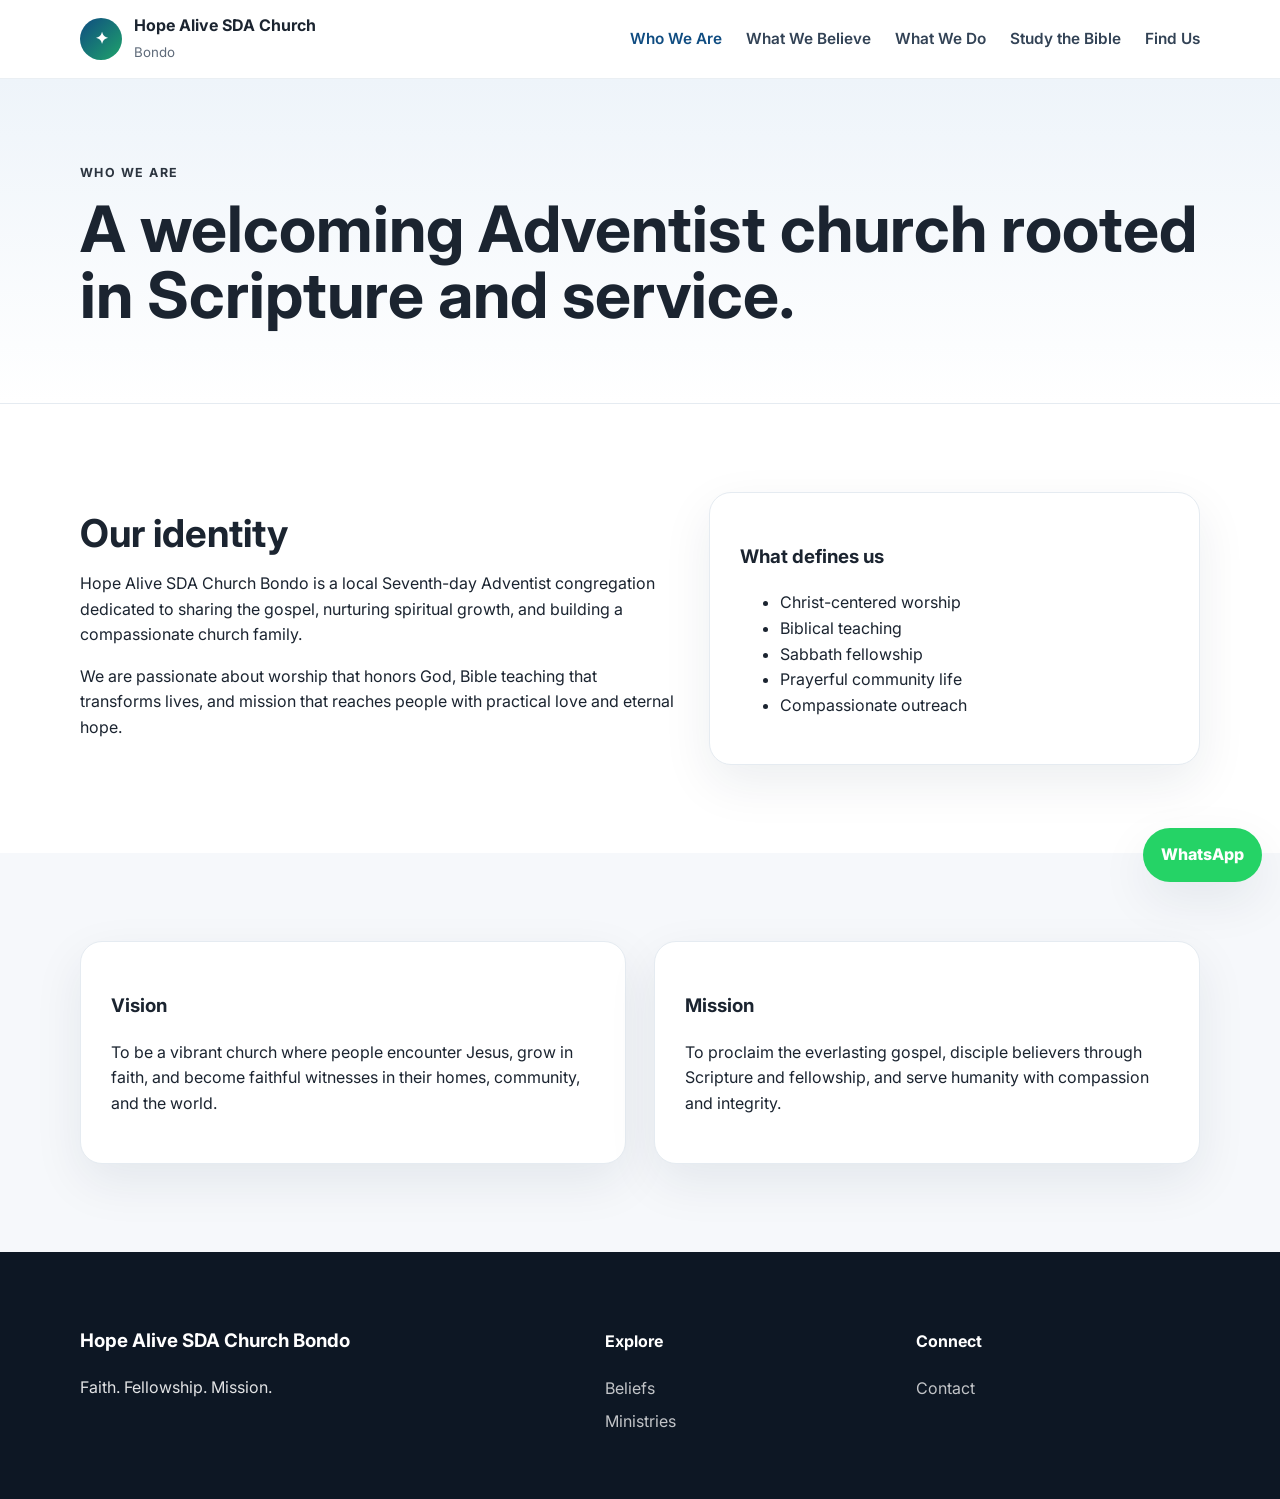
==== about.html @ 6b4771d4 "Add files via upload" ====
<!DOCTYPE html>
<html lang="en">
<head>
  <meta charset="UTF-8" />
  <meta name="viewport" content="width=device-width, initial-scale=1.0" />
  <title>Who We Are | Hope Alive SDA Church Bondo</title>
  <link rel="preconnect" href="https://fonts.googleapis.com">
  <link rel="preconnect" href="https://fonts.gstatic.com" crossorigin>
  <link href="https://fonts.googleapis.com/css2?family=Inter:wght@400;500;600;700;800&display=swap" rel="stylesheet">
  <link rel="stylesheet" href="assets/css/styles.css" />
</head>
<body>
  <header class="site-header inner-header">
    <div class="topbar container">
      <a class="brand" href="index.html"><span class="brand-mark">✦</span><div><strong>Hope Alive SDA Church</strong><small>Bondo</small></div></a>
      <nav class="main-nav" id="mainNav">
        <a href="about.html" class="active">Who We Are</a>
        <a href="beliefs.html">What We Believe</a>
        <a href="ministries.html">What We Do</a>
        <a href="sermons.html">Study the Bible</a>
        <a href="contact.html">Find Us</a>
      </nav>
      <button class="menu-btn" id="menuBtn">☰</button>
    </div>
  </header>
  <section class="page-hero small-hero">
    <div class="container reveal">
      <p class="eyebrow">Who We Are</p>
      <h1>A welcoming Adventist church rooted in Scripture and service.</h1>
    </div>
  </section>
  <section class="section">
    <div class="container split-grid">
      <div class="reveal">
        <h2>Our identity</h2>
        <p>Hope Alive SDA Church Bondo is a local Seventh-day Adventist congregation dedicated to sharing the gospel, nurturing spiritual growth, and building a compassionate church family.</p>
        <p>We are passionate about worship that honors God, Bible teaching that transforms lives, and mission that reaches people with practical love and eternal hope.</p>
      </div>
      <div class="info-panel reveal delay-1">
        <h3>What defines us</h3>
        <ul>
          <li>Christ-centered worship</li>
          <li>Biblical teaching</li>
          <li>Sabbath fellowship</li>
          <li>Prayerful community life</li>
          <li>Compassionate outreach</li>
        </ul>
      </div>
    </div>
  </section>
  <section class="section light-bg">
    <div class="container card-grid two">
      <article class="info-card reveal">
        <h3>Vision</h3>
        <p>To be a vibrant church where people encounter Jesus, grow in faith, and become faithful witnesses in their homes, community, and the world.</p>
      </article>
      <article class="info-card reveal delay-1">
        <h3>Mission</h3>
        <p>To proclaim the everlasting gospel, disciple believers through Scripture and fellowship, and serve humanity with compassion and integrity.</p>
      </article>
    </div>
  </section>
  <footer class="site-footer"><div class="container footer-grid"><div><h3>Hope Alive SDA Church Bondo</h3><p>Faith. Fellowship. Mission.</p></div><div><h4>Explore</h4><a href="beliefs.html">Beliefs</a><a href="ministries.html">Ministries</a></div><div><h4>Connect</h4><a href="contact.html">Contact</a></div></div></footer>
  <a class="whatsapp-float" href="https://wa.me/254700000000" target="_blank" rel="noopener">WhatsApp</a>
  <script src="assets/js/main.js"></script>
</body>
</html>
---- assets/css/styles.css ----
:root {
  --bg: #ffffff;
  --text: #1b2430;
  --muted: #5f6b7a;
  --line: #e5ebf1;
  --soft: #f6f8fb;
  --brand: #0f4c81;
  --brand-dark: #0a3558;
  --accent: #1fa36b;
  --shadow: 0 18px 50px rgba(17, 36, 59, 0.08);
  --radius: 22px;
}
* { box-sizing: border-box; }
html { scroll-behavior: smooth; }
body {
  margin: 0;
  font-family: 'Inter', sans-serif;
  color: var(--text);
  background: var(--bg);
  line-height: 1.6;
}
a { text-decoration: none; color: inherit; }
.container { width: min(1120px, calc(100% - 32px)); margin: 0 auto; }
.site-header {
  position: sticky; top: 0; z-index: 40;
  background: rgba(255,255,255,.92);
  backdrop-filter: blur(14px);
  border-bottom: 1px solid rgba(229,235,241,.8);
}
.topbar { display: flex; align-items: center; justify-content: space-between; min-height: 78px; gap: 24px; }
.brand { display: flex; align-items: center; gap: 12px; }
.brand strong { display: block; font-size: 1rem; }
.brand small { color: var(--muted); }
.brand-mark {
  width: 42px; height: 42px; border-radius: 50%;
  display: grid; place-items: center;
  background: linear-gradient(135deg, var(--brand), var(--accent));
  color: #fff; font-weight: 800;
}
.main-nav { display: flex; gap: 24px; align-items: center; }
.main-nav a { color: #324255; font-weight: 600; font-size: .96rem; }
.main-nav a.active, .main-nav a:hover { color: var(--brand); }
.menu-btn {
  display: none; border: 1px solid var(--line); background: #fff; border-radius: 12px;
  width: 46px; height: 46px; font-size: 1.1rem; cursor: pointer;
}
.hero {
  position: relative;
  min-height: 80vh;
  display: flex;
  align-items: center;
  background:
    linear-gradient(90deg, rgba(9,19,30,.72), rgba(9,19,30,.28)),
    radial-gradient(circle at top right, rgba(31,163,107,.35), transparent 32%),
    url('https://images.unsplash.com/photo-1519491050282-cf00c82424b4?auto=format&fit=crop&w=1600&q=80') center/cover;
  color: #fff;
}
.hero-grid, .split-grid, .footer-grid, .card-grid { display: grid; gap: 28px; }
.hero-grid { grid-template-columns: 1.35fr .8fr; align-items: center; padding: 90px 0; }
.eyebrow { text-transform: uppercase; letter-spacing: .12em; font-weight: 700; font-size: .78rem; opacity: .92; }
.hero h1, .page-hero h1 { font-size: clamp(2.4rem, 5vw, 4.5rem); line-height: 1.04; margin: 12px 0 18px; }
.hero h1 span { color: #ccecff; }
.hero-text { font-size: 1.08rem; max-width: 640px; color: rgba(255,255,255,.9); }
.hero-actions { display: flex; gap: 14px; flex-wrap: wrap; margin-top: 28px; }
.btn {
  display: inline-flex; align-items: center; justify-content: center;
  padding: 14px 22px; border-radius: 999px; font-weight: 700;
  transition: transform .25s ease, opacity .25s ease;
}
.btn:hover { transform: translateY(-2px); }
.btn-primary { background: #fff; color: var(--brand-dark); }
.btn-secondary { border: 1px solid rgba(255,255,255,.35); color: #fff; }
.hero-card { display: flex; justify-content: flex-end; }
.service-card, .info-card, .info-panel, .quote-card, .feature-box, .banner {
  border-radius: var(--radius);
  box-shadow: var(--shadow);
}
.service-card {
  background: rgba(255,255,255,.1);
  border: 1px solid rgba(255,255,255,.18);
  backdrop-filter: blur(14px);
  padding: 28px;
  width: min(100%, 360px);
}
.service-kicker { color: #dffaf0; text-transform: uppercase; letter-spacing: .14em; font-weight: 700; font-size: .75rem; }
.service-card ul { padding-left: 18px; }
.quick-links { margin-top: -56px; position: relative; z-index: 2; display: grid; grid-template-columns: repeat(3, 1fr); gap: 22px; }
.feature-box {
  background: #fff; padding: 28px; border: 1px solid var(--line);
  transition: transform .25s ease, box-shadow .25s ease;
}
.feature-box:hover, .info-card:hover { transform: translateY(-4px); }
.text-link { color: var(--brand); font-weight: 700; }
.section { padding: 88px 0; }
.light-bg { background: var(--soft); }
.section-head { max-width: 680px; margin-bottom: 28px; }
.section h2 { font-size: clamp(1.8rem, 3vw, 3rem); line-height: 1.15; margin: 10px 0 16px; }
.split-grid { grid-template-columns: 1.1fr .9fr; align-items: center; }
.quote-card, .info-panel, .info-card, .banner { background: #fff; padding: 30px; border: 1px solid var(--line); }
.quote-card p { font-size: 1.18rem; font-weight: 600; line-height: 1.5; }
.quote-card span { color: var(--muted); font-size: .95rem; }
.card-grid.two { grid-template-columns: repeat(2, 1fr); }
.card-grid.three { grid-template-columns: repeat(3, 1fr); }
.page-hero {
  background: linear-gradient(180deg, #eef4fa, #ffffff);
  border-bottom: 1px solid var(--line);
}
.small-hero { padding: 72px 0 56px; }
.banner-section { padding-top: 0; }
.banner {
  display: flex; align-items: center; justify-content: space-between; gap: 20px;
  background: linear-gradient(135deg, var(--brand-dark), var(--brand)); color: #fff; border: 0;
}
.site-footer { background: #0d1724; color: rgba(255,255,255,.88); padding: 56px 0; }
.footer-grid { grid-template-columns: 1.4fr .8fr .8fr; }
.site-footer h4, .site-footer h3 { color: #fff; }
.site-footer a { display: block; margin: 8px 0; color: rgba(255,255,255,.75); }
.whatsapp-float {
  position: fixed; right: 18px; bottom: 18px; z-index: 45;
  background: #25D366; color: #fff; font-weight: 800;
  padding: 14px 18px; border-radius: 999px; box-shadow: var(--shadow);
}
.reveal {
  opacity: 0; transform: translateY(24px); transition: opacity .7s ease, transform .7s ease;
}
.reveal.visible { opacity: 1; transform: translateY(0); }
.delay-1 { transition-delay: .12s; }
.delay-2 { transition-delay: .22s; }
@media (max-width: 900px) {
  .hero-grid, .split-grid, .footer-grid, .card-grid.two, .card-grid.three, .quick-links { grid-template-columns: 1fr; }
  .main-nav {
    position: absolute; top: 78px; left: 16px; right: 16px; display: none;
    flex-direction: column; background: #fff; padding: 18px; border-radius: 18px; border: 1px solid var(--line); box-shadow: var(--shadow);
  }
  .main-nav.show { display: flex; }
  .menu-btn { display: inline-grid; place-items: center; }
  .banner { align-items: flex-start; flex-direction: column; }
  .hero { min-height: auto; }
}
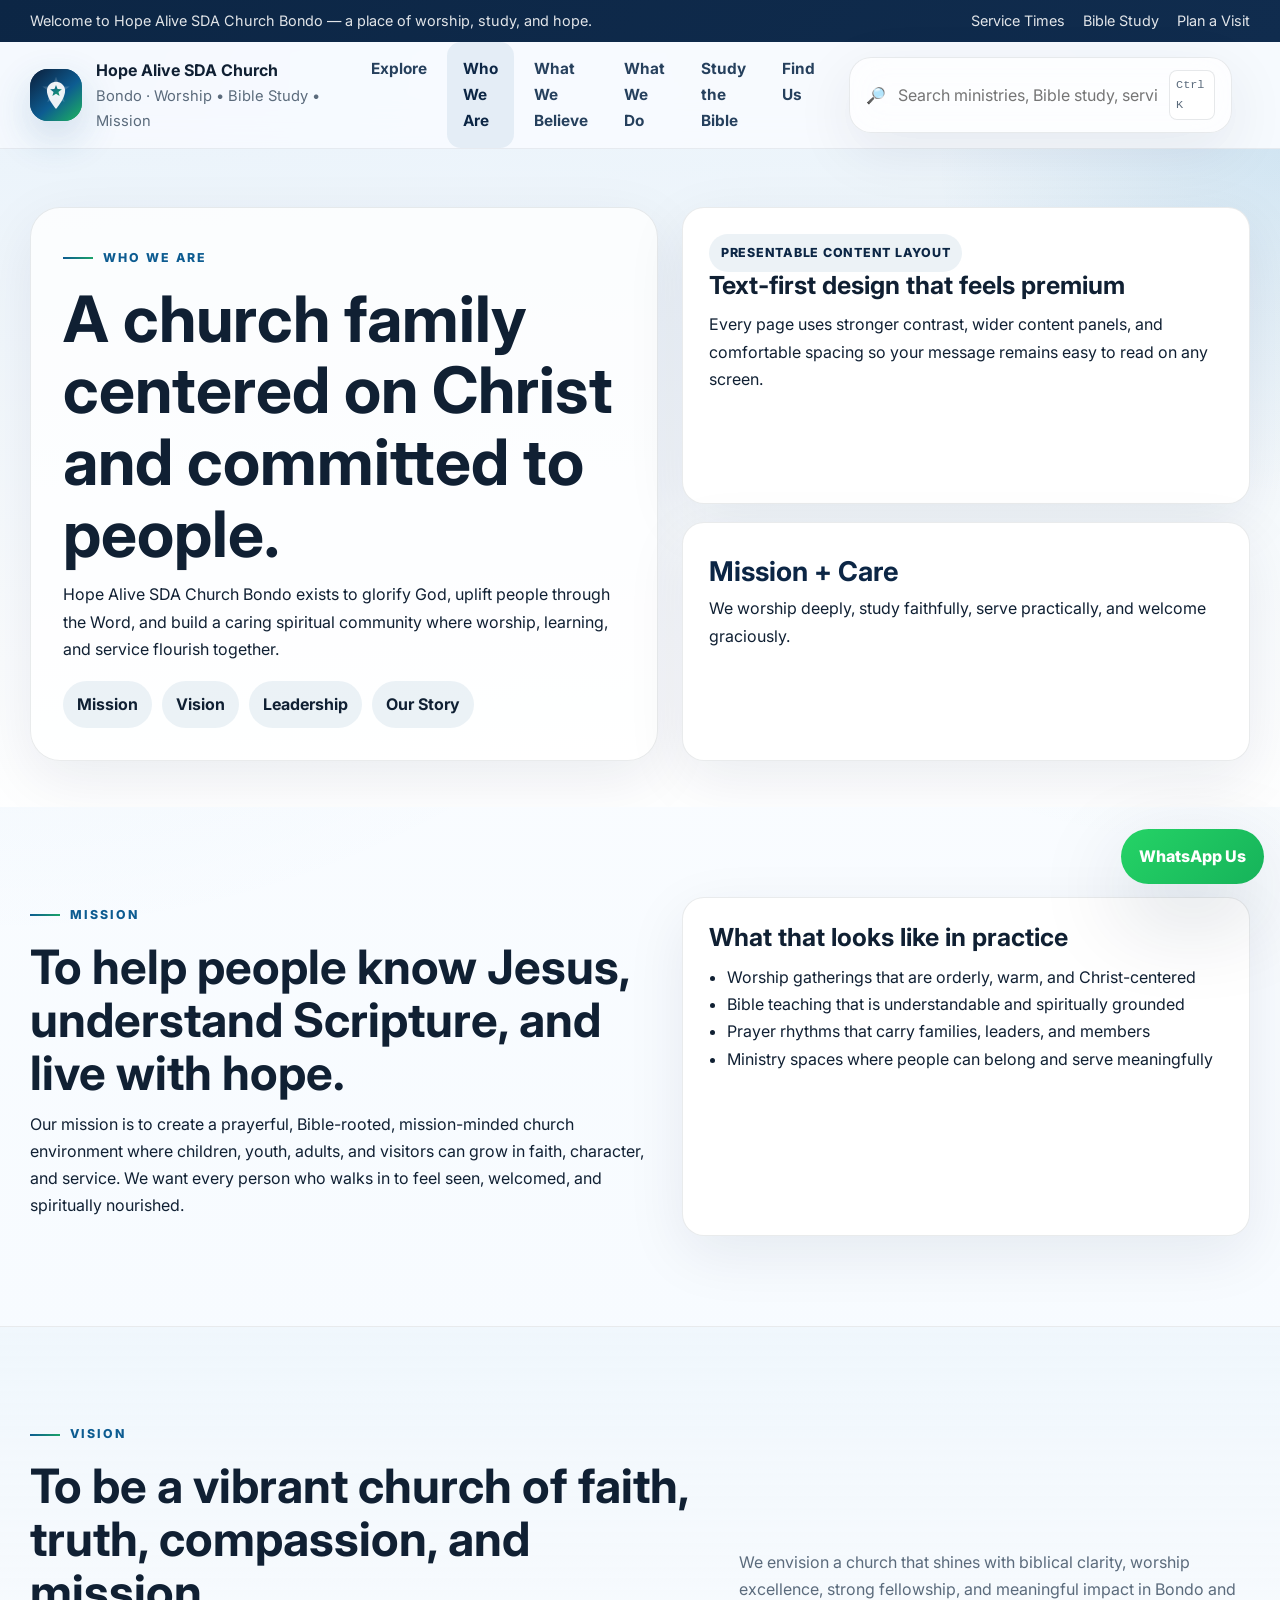
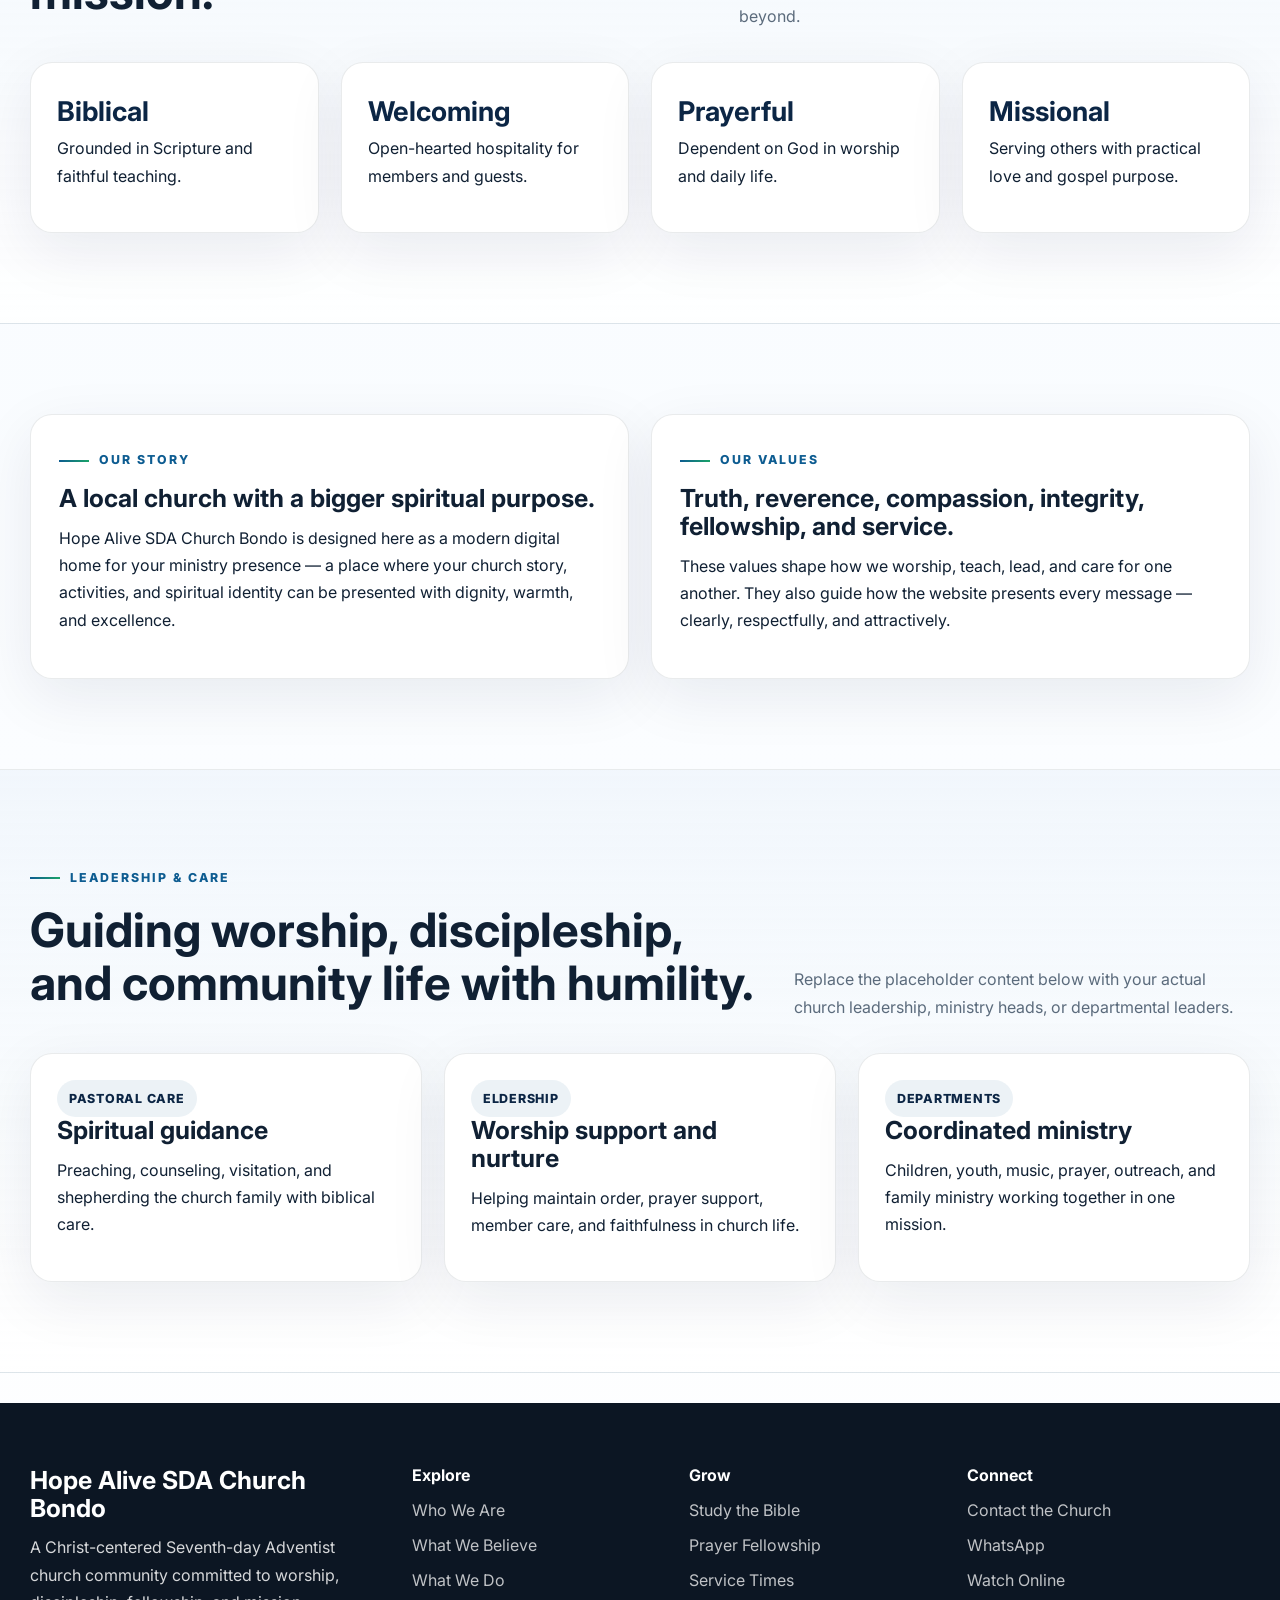
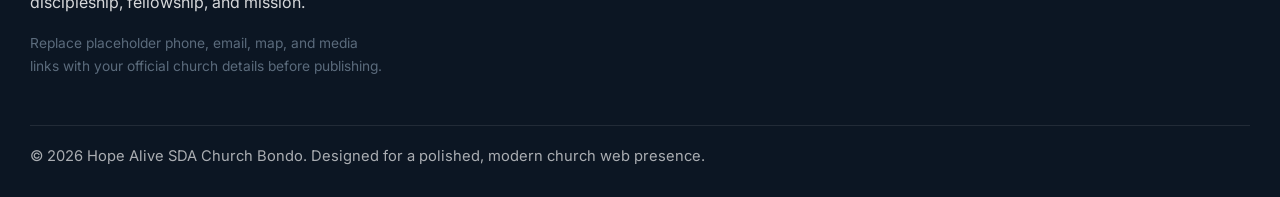
==== commit 027330a9: "Add files via upload" ====
--- a/about.html
+++ b/about.html
@@ -4,64 +4,263 @@
   <meta charset="UTF-8" />
   <meta name="viewport" content="width=device-width, initial-scale=1.0" />
   <title>Who We Are | Hope Alive SDA Church Bondo</title>
+  <meta name="description" content="Learn about Hope Alive SDA Church Bondo, our mission, vision, values, and the story behind our Christ-centered church community." />
   <link rel="preconnect" href="https://fonts.googleapis.com">
   <link rel="preconnect" href="https://fonts.gstatic.com" crossorigin>
-  <link href="https://fonts.googleapis.com/css2?family=Inter:wght@400;500;600;700;800&display=swap" rel="stylesheet">
+  <link href="https://fonts.googleapis.com/css2?family=Inter:wght@400;500;600;700;800;900&display=swap" rel="stylesheet">
   <link rel="stylesheet" href="assets/css/styles.css" />
 </head>
 <body>
-  <header class="site-header inner-header">
-    <div class="topbar container">
-      <a class="brand" href="index.html"><span class="brand-mark">✦</span><div><strong>Hope Alive SDA Church</strong><small>Bondo</small></div></a>
-      <nav class="main-nav" id="mainNav">
-        <a href="about.html" class="active">Who We Are</a>
-        <a href="beliefs.html">What We Believe</a>
-        <a href="ministries.html">What We Do</a>
-        <a href="sermons.html">Study the Bible</a>
-        <a href="contact.html">Find Us</a>
-      </nav>
-      <button class="menu-btn" id="menuBtn">☰</button>
-    </div>
-  </header>
-  <section class="page-hero small-hero">
-    <div class="container reveal">
-      <p class="eyebrow">Who We Are</p>
-      <h1>A welcoming Adventist church rooted in Scripture and service.</h1>
-    </div>
-  </section>
-  <section class="section">
-    <div class="container split-grid">
+
+<a class="skip-link" href="#mainContent">Skip to content</a>
+<header class="site-header">
+  <div class="top-strip">
+    <div class="container">
+      <div>Welcome to Hope Alive SDA Church Bondo — a place of worship, study, and hope.</div>
+      <div class="top-strip-links">
+        <a href="contact.html#times">Service Times</a>
+        <a href="sermons.html">Bible Study</a>
+        <a href="contact.html#visit">Plan a Visit</a>
+      </div>
+    </div>
+  </div>
+  <div class="container nav-shell">
+    <a class="brand" href="index.html" aria-label="Hope Alive SDA Church Bondo home">
+      <img src="assets/img/logo-mark.svg" alt="Hope Alive SDA Church Bondo logo" class="brand-mark" />
+      <div class="brand-copy">
+        <strong>Hope Alive SDA Church</strong>
+        <span>Bondo · Worship • Bible Study • Mission</span>
+      </div>
+    </a>
+
+    <nav class="main-nav" aria-label="Primary navigation">
+      <div class="nav-item has-mega ">
+        <a href="index.html">Explore</a>
+        <div class="mega-menu glass">
+          <div class="mega-menu-inner">
+            <div class="mega-feature">
+              <p class="eyebrow" style="color:#dfefff;">Welcome</p>
+              <h3>Find your way around the church website.</h3>
+              <p>Quick access to worship, beliefs, ministries, Bible study, and your next visit.</p>
+              <div class="btn-row" style="margin-top:18px;">
+                <a class="btn btn-secondary" href="contact.html#visit">Plan a Visit</a>
+                <a class="btn btn-secondary" href="sermons.html">Start Studying</a>
+              </div>
+            </div>
+            <div class="mega-column">
+              <h4>Who We Are</h4>
+              <a class="mega-link" href="about.html"><strong>Church Story</strong><small>Mission, vision, values, and identity.</small></a>
+              <a class="mega-link" href="about.html#leadership"><strong>Leadership & Care</strong><small>How we support worship and discipleship.</small></a>
+              <a class="mega-link" href="contact.html#times"><strong>Service Times</strong><small>Sabbath worship and fellowship flow.</small></a>
+            </div>
+            <div class="mega-column">
+              <h4>Grow in Faith</h4>
+              <a class="mega-link" href="beliefs.html"><strong>Core Beliefs</strong><small>Biblical teachings that guide our faith.</small></a>
+              <a class="mega-link" href="sermons.html#study-guides"><strong>Study Guides</strong><small>Simple pathways to read and understand Scripture.</small></a>
+              <a class="mega-link" href="ministries.html#prayer"><strong>Prayer Life</strong><small>Prayer-centered church rhythms and fellowship.</small></a>
+            </div>
+            <div class="mega-column">
+              <h4>Serve & Connect</h4>
+              <a class="mega-link" href="ministries.html"><strong>Ministries</strong><small>Children, youth, families, music, and outreach.</small></a>
+              <a class="mega-link" href="ministries.html#outreach"><strong>Community Mission</strong><small>Practical service with spiritual impact.</small></a>
+              <a class="mega-link" href="contact.html"><strong>Contact Us</strong><small>Phone, WhatsApp, email, and location details.</small></a>
+            </div>
+          </div>
+        </div>
+      </div>
+      <a class="nav-item active" href="about.html">Who We Are</a>
+      <a class="nav-item " href="beliefs.html">What We Believe</a>
+      <a class="nav-item " href="ministries.html">What We Do</a>
+      <a class="nav-item " href="sermons.html">Study the Bible</a>
+      <a class="nav-item " href="contact.html">Find Us</a>
+    </nav>
+
+    <label class="search-inline glass" aria-label="Search site">
+      <span>🔎</span>
+      <input id="desktopSearchInput" type="text" placeholder="Search ministries, Bible study, service times…" />
+      <kbd>Ctrl K</kbd>
+    </label>
+
+    <button class="search-toggle" id="searchToggle" aria-label="Open search">🔎</button>
+    <button class="menu-toggle" id="menuToggle" aria-label="Open menu">☰</button>
+  </div>
+</header>
+<div class="mobile-drawer" id="mobileDrawer" aria-hidden="true">
+  <div class="mobile-panel">
+    <div style="display:flex;align-items:center;justify-content:space-between;gap:12px;">
+      <div>
+        <strong>Menu</strong>
+        <div class="badge-note">Hope Alive SDA Church Bondo</div>
+      </div>
+      <button class="menu-toggle" id="closeDrawer" style="display:grid;">✕</button>
+    </div>
+    <div class="mobile-links">
+      <a href="index.html">Home</a>
+      <a href="about.html">Who We Are</a>
+      <a href="beliefs.html">What We Believe</a>
+      <a href="ministries.html">What We Do</a>
+      <a href="sermons.html">Study the Bible</a>
+      <a href="contact.html">Find Us</a>
+    </div>
+  </div>
+</div>
+<div class="search-modal" id="searchModal" aria-hidden="true">
+  <div class="search-modal-card">
+    <div style="display:flex;align-items:center;justify-content:space-between;gap:12px;margin-bottom:12px;">
+      <div>
+        <strong>Search the website</strong>
+        <div class="badge-note">Find pages, ministries, visit information, and study resources.</div>
+      </div>
+      <button class="menu-toggle" id="closeSearch" style="display:grid;">✕</button>
+    </div>
+    <label class="command-bar">
+      <span>🔎</span>
+      <input id="commandInput" type="text" placeholder="Type a keyword like beliefs, prayer, visit, youth, contact…" />
+    </label>
+    <div class="command-results" id="commandResults"></div>
+  </div>
+</div>
+
+<main id="mainContent">
+  <section class="page-hero">
+    <div class="container two-col">
+      <div class="hero-slab reveal">
+        <p class="eyebrow">Who We Are</p>
+        <h1 style="font-size:clamp(2.4rem,5vw,4.4rem);">A church family centered on Christ and committed to people.</h1>
+        <p>Hope Alive SDA Church Bondo exists to glorify God, uplift people through the Word, and build a caring spiritual community where worship, learning, and service flourish together.</p>
+        <div class="page-nav">
+          <a href="#mission">Mission</a>
+          <a href="#vision">Vision</a>
+          <a href="#leadership">Leadership</a>
+          <a href="#story">Our Story</a>
+        </div>
+      </div>
+      <div class="panel-list reveal delay-1">
+        <div class="info-card">
+          <span class="pill">Presentable Content Layout</span>
+          <h3>Text-first design that feels premium</h3>
+          <p>Every page uses stronger contrast, wider content panels, and comfortable spacing so your message remains easy to read on any screen.</p>
+        </div>
+        <div class="info-card">
+          <strong class="kpi">Mission + Care</strong>
+          <p>We worship deeply, study faithfully, serve practically, and welcome graciously.</p>
+        </div>
+      </div>
+    </div>
+  </section>
+
+  <section class="section" id="mission">
+    <div class="container two-col">
       <div class="reveal">
-        <h2>Our identity</h2>
-        <p>Hope Alive SDA Church Bondo is a local Seventh-day Adventist congregation dedicated to sharing the gospel, nurturing spiritual growth, and building a compassionate church family.</p>
-        <p>We are passionate about worship that honors God, Bible teaching that transforms lives, and mission that reaches people with practical love and eternal hope.</p>
-      </div>
-      <div class="info-panel reveal delay-1">
-        <h3>What defines us</h3>
+        <p class="eyebrow">Mission</p>
+        <h2>To help people know Jesus, understand Scripture, and live with hope.</h2>
+        <p>Our mission is to create a prayerful, Bible-rooted, mission-minded church environment where children, youth, adults, and visitors can grow in faith, character, and service. We want every person who walks in to feel seen, welcomed, and spiritually nourished.</p>
+      </div>
+      <div class="info-card reveal delay-1">
+        <h3>What that looks like in practice</h3>
         <ul>
-          <li>Christ-centered worship</li>
-          <li>Biblical teaching</li>
-          <li>Sabbath fellowship</li>
-          <li>Prayerful community life</li>
-          <li>Compassionate outreach</li>
+          <li>Worship gatherings that are orderly, warm, and Christ-centered</li>
+          <li>Bible teaching that is understandable and spiritually grounded</li>
+          <li>Prayer rhythms that carry families, leaders, and members</li>
+          <li>Ministry spaces where people can belong and serve meaningfully</li>
         </ul>
       </div>
     </div>
   </section>
-  <section class="section light-bg">
-    <div class="container card-grid two">
-      <article class="info-card reveal">
-        <h3>Vision</h3>
-        <p>To be a vibrant church where people encounter Jesus, grow in faith, and become faithful witnesses in their homes, community, and the world.</p>
+
+  <section class="section light-section" id="vision">
+    <div class="container">
+      <div class="section-head reveal">
+        <div>
+          <p class="eyebrow">Vision</p>
+          <h2>To be a vibrant church of faith, truth, compassion, and mission.</h2>
+        </div>
+        <p class="muted">We envision a church that shines with biblical clarity, worship excellence, strong fellowship, and meaningful impact in Bondo and beyond.</p>
+      </div>
+      <div class="stats-grid">
+        <div class="info-card reveal"><strong class="kpi">Biblical</strong><p>Grounded in Scripture and faithful teaching.</p></div>
+        <div class="info-card reveal delay-1"><strong class="kpi">Welcoming</strong><p>Open-hearted hospitality for members and guests.</p></div>
+        <div class="info-card reveal delay-2"><strong class="kpi">Prayerful</strong><p>Dependent on God in worship and daily life.</p></div>
+        <div class="info-card reveal delay-3"><strong class="kpi">Missional</strong><p>Serving others with practical love and gospel purpose.</p></div>
+      </div>
+    </div>
+  </section>
+
+  <section class="section" id="story">
+    <div class="container story-grid">
+      <article class="story-card reveal">
+        <p class="eyebrow">Our Story</p>
+        <h3>A local church with a bigger spiritual purpose.</h3>
+        <p>Hope Alive SDA Church Bondo is designed here as a modern digital home for your ministry presence — a place where your church story, activities, and spiritual identity can be presented with dignity, warmth, and excellence.</p>
       </article>
-      <article class="info-card reveal delay-1">
-        <h3>Mission</h3>
-        <p>To proclaim the everlasting gospel, disciple believers through Scripture and fellowship, and serve humanity with compassion and integrity.</p>
+      <article class="story-card reveal delay-1">
+        <p class="eyebrow">Our Values</p>
+        <h3>Truth, reverence, compassion, integrity, fellowship, and service.</h3>
+        <p>These values shape how we worship, teach, lead, and care for one another. They also guide how the website presents every message — clearly, respectfully, and attractively.</p>
       </article>
     </div>
   </section>
-  <footer class="site-footer"><div class="container footer-grid"><div><h3>Hope Alive SDA Church Bondo</h3><p>Faith. Fellowship. Mission.</p></div><div><h4>Explore</h4><a href="beliefs.html">Beliefs</a><a href="ministries.html">Ministries</a></div><div><h4>Connect</h4><a href="contact.html">Contact</a></div></div></footer>
-  <a class="whatsapp-float" href="https://wa.me/254700000000" target="_blank" rel="noopener">WhatsApp</a>
-  <script src="assets/js/main.js"></script>
+
+  <section class="section light-section" id="leadership">
+    <div class="container">
+      <div class="section-head reveal">
+        <div>
+          <p class="eyebrow">Leadership & Care</p>
+          <h2>Guiding worship, discipleship, and community life with humility.</h2>
+        </div>
+        <p class="muted">Replace the placeholder content below with your actual church leadership, ministry heads, or departmental leaders.</p>
+      </div>
+      <div class="service-grid">
+        <div class="info-card reveal">
+          <span class="pill">Pastoral Care</span>
+          <h3>Spiritual guidance</h3>
+          <p>Preaching, counseling, visitation, and shepherding the church family with biblical care.</p>
+        </div>
+        <div class="info-card reveal delay-1">
+          <span class="pill">Eldership</span>
+          <h3>Worship support and nurture</h3>
+          <p>Helping maintain order, prayer support, member care, and faithfulness in church life.</p>
+        </div>
+        <div class="info-card reveal delay-2">
+          <span class="pill">Departments</span>
+          <h3>Coordinated ministry</h3>
+          <p>Children, youth, music, prayer, outreach, and family ministry working together in one mission.</p>
+        </div>
+      </div>
+    </div>
+  </section>
+</main>
+
+<footer class="footer">
+  <div class="container footer-grid">
+    <div>
+      <h3>Hope Alive SDA Church Bondo</h3>
+      <p>A Christ-centered Seventh-day Adventist church community committed to worship, discipleship, fellowship, and mission.</p>
+      <p class="badge-note">Replace placeholder phone, email, map, and media links with your official church details before publishing.</p>
+    </div>
+    <div>
+      <h4>Explore</h4>
+      <a href="about.html">Who We Are</a>
+      <a href="beliefs.html">What We Believe</a>
+      <a href="ministries.html">What We Do</a>
+    </div>
+    <div>
+      <h4>Grow</h4>
+      <a href="sermons.html">Study the Bible</a>
+      <a href="ministries.html#prayer">Prayer Fellowship</a>
+      <a href="contact.html#times">Service Times</a>
+    </div>
+    <div>
+      <h4>Connect</h4>
+      <a href="contact.html">Contact the Church</a>
+      <a href="https://wa.me/254700000000" target="_blank" rel="noopener">WhatsApp</a>
+      <a href="https://www.youtube.com/" target="_blank" rel="noopener">Watch Online</a>
+    </div>
+  </div>
+  <div class="container footer-bottom">© 2026 Hope Alive SDA Church Bondo. Designed for a polished, modern church web presence.</div>
+</footer>
+<a class="whatsapp-float" href="https://wa.me/254700000000" target="_blank" rel="noopener">WhatsApp Us</a>
+<script src="assets/js/main.js"></script>
+
 </body>
-</html>
+</html>
--- a/assets/css/styles.css
+++ b/assets/css/styles.css
@@ -1,139 +1,419 @@
+
 :root {
-  --bg: #ffffff;
-  --text: #1b2430;
-  --muted: #5f6b7a;
-  --line: #e5ebf1;
-  --soft: #f6f8fb;
-  --brand: #0f4c81;
-  --brand-dark: #0a3558;
-  --accent: #1fa36b;
-  --shadow: 0 18px 50px rgba(17, 36, 59, 0.08);
-  --radius: 22px;
+  --bg: #f8fbff;
+  --surface: rgba(255,255,255,0.82);
+  --surface-solid: #ffffff;
+  --surface-2: #eef4fb;
+  --text: #102033;
+  --muted: #5b6b7c;
+  --line: rgba(16, 32, 51, 0.09);
+  --brand: #0d5c91;
+  --brand-2: #1276b7;
+  --brand-dark: #0c2645;
+  --accent: #1aa368;
+  --gold: #e7b84c;
+  --danger: #ff6b6b;
+  --radius-xl: 30px;
+  --radius-lg: 22px;
+  --radius-md: 16px;
+  --shadow-soft: 0 18px 60px rgba(10, 31, 62, 0.08);
+  --shadow-strong: 0 30px 90px rgba(10, 31, 62, 0.18);
+  --max: 1220px;
 }
 * { box-sizing: border-box; }
 html { scroll-behavior: smooth; }
 body {
   margin: 0;
-  font-family: 'Inter', sans-serif;
+  font-family: 'Inter', system-ui, sans-serif;
   color: var(--text);
-  background: var(--bg);
-  line-height: 1.6;
-}
-a { text-decoration: none; color: inherit; }
-.container { width: min(1120px, calc(100% - 32px)); margin: 0 auto; }
+  background:
+    radial-gradient(circle at top left, rgba(18,118,183,.10), transparent 26%),
+    radial-gradient(circle at top right, rgba(26,163,104,.08), transparent 24%),
+    linear-gradient(180deg, #fbfdff, #f7fbff 40%, #ffffff);
+  line-height: 1.7;
+}
+a { color: inherit; text-decoration: none; }
+img { max-width: 100%; display: block; }
+button, input { font: inherit; }
+.container { width: min(var(--max), calc(100% - 32px)); margin: 0 auto; }
+.muted { color: var(--muted); }
+.eyebrow {
+  display: inline-flex; align-items: center; gap: 10px;
+  text-transform: uppercase; letter-spacing: .16em; font-size: .77rem; font-weight: 800;
+  color: var(--brand); margin: 0 0 14px;
+}
+.eyebrow::before {
+  content: ''; width: 30px; height: 2px; background: linear-gradient(90deg, var(--brand), var(--accent));
+}
+h1, h2, h3, h4 { line-height: 1.12; margin: 0 0 12px; }
+h1 { font-size: clamp(2.9rem, 6vw, 5.4rem); }
+h2 { font-size: clamp(2rem, 3.7vw, 3.3rem); }
+h3 { font-size: clamp(1.2rem, 2vw, 1.55rem); }
+p { margin: 0 0 16px; }
+ul { margin: 0; padding-left: 18px; }
+.section { padding: 90px 0; }
+.section.tight { padding: 70px 0; }
+.light-section { background: linear-gradient(180deg, rgba(236,244,251,.65), rgba(255,255,255,.85)); border-block: 1px solid var(--line); }
+.card, .glass, .stat-card, .feature-card, .info-card, .search-panel, .timeline-card, .story-card {
+  border: 1px solid var(--line);
+  border-radius: var(--radius-lg);
+  background: var(--surface-solid);
+  box-shadow: var(--shadow-soft);
+}
+.glass {
+  background: rgba(255,255,255,0.70);
+  backdrop-filter: blur(18px);
+}
+.btn-row { display: flex; flex-wrap: wrap; gap: 14px; }
+.btn {
+  display: inline-flex; align-items: center; justify-content: center; gap: 10px;
+  border-radius: 999px; padding: 14px 22px; font-weight: 700;
+  transition: transform .22s ease, box-shadow .22s ease, border-color .22s ease, background .22s ease;
+  border: 1px solid transparent;
+}
+.btn:hover { transform: translateY(-2px); }
+.btn-primary {
+  background: linear-gradient(135deg, var(--brand-dark), var(--brand)); color: #fff; box-shadow: 0 16px 40px rgba(13,92,145,.24);
+}
+.btn-primary:hover { box-shadow: 0 20px 50px rgba(13,92,145,.30); }
+.btn-secondary {
+  background: rgba(255,255,255,.76); color: var(--brand-dark); border-color: rgba(12,38,69,.12);
+}
+.btn-ghost {
+  background: rgba(255,255,255,.1); color: #fff; border-color: rgba(255,255,255,.28);
+}
+.text-link { color: var(--brand); font-weight: 700; }
+.skip-link {
+  position: absolute; left: -999px; top: 10px;
+}
+.skip-link:focus {
+  left: 10px; z-index: 500; background: #fff; border-radius: 999px; padding: 10px 14px; box-shadow: var(--shadow-soft);
+}
 .site-header {
-  position: sticky; top: 0; z-index: 40;
-  background: rgba(255,255,255,.92);
-  backdrop-filter: blur(14px);
-  border-bottom: 1px solid rgba(229,235,241,.8);
-}
-.topbar { display: flex; align-items: center; justify-content: space-between; min-height: 78px; gap: 24px; }
-.brand { display: flex; align-items: center; gap: 12px; }
-.brand strong { display: block; font-size: 1rem; }
-.brand small { color: var(--muted); }
+  position: sticky; top: 0; z-index: 100;
+  backdrop-filter: blur(20px);
+  background: rgba(248,251,255,.84);
+  border-bottom: 1px solid rgba(16,32,51,.07);
+}
+.top-strip {
+  background: linear-gradient(135deg, var(--brand-dark), #102c4e);
+  color: rgba(255,255,255,.88); font-size: .9rem;
+}
+.top-strip .container {
+  min-height: 42px; display: flex; align-items: center; justify-content: space-between; gap: 20px;
+}
+.top-strip-links { display: flex; gap: 18px; flex-wrap: wrap; }
+.nav-shell {
+  display: grid; grid-template-columns: auto 1fr auto auto; gap: 18px; align-items: center; min-height: 84px;
+}
+.brand {
+  display: flex; align-items: center; gap: 14px;
+}
 .brand-mark {
-  width: 42px; height: 42px; border-radius: 50%;
-  display: grid; place-items: center;
-  background: linear-gradient(135deg, var(--brand), var(--accent));
-  color: #fff; font-weight: 800;
-}
-.main-nav { display: flex; gap: 24px; align-items: center; }
-.main-nav a { color: #324255; font-weight: 600; font-size: .96rem; }
-.main-nav a.active, .main-nav a:hover { color: var(--brand); }
-.menu-btn {
-  display: none; border: 1px solid var(--line); background: #fff; border-radius: 12px;
-  width: 46px; height: 46px; font-size: 1.1rem; cursor: pointer;
-}
-.hero {
+  width: 52px; height: 52px; border-radius: 18px;
+  background: linear-gradient(135deg, var(--brand-dark), var(--brand), var(--accent));
+  color: #fff; display: grid; place-items: center; font-weight: 900; box-shadow: 0 16px 40px rgba(13,92,145,.20);
+}
+.brand-copy strong { display: block; font-size: 1rem; }
+.brand-copy span { display: block; color: var(--muted); font-size: .92rem; }
+.main-nav { display: flex; justify-content: center; gap: 4px; }
+.nav-item {
+  position: relative; padding: 14px 16px; border-radius: 14px; color: #26405d; font-weight: 700; font-size: .96rem;
+}
+.nav-item:hover, .nav-item.active { background: rgba(13,92,145,.08); color: var(--brand-dark); }
+.has-mega .mega-menu {
+  position: absolute; top: calc(100% + 14px); left: 50%; transform: translateX(-50%) translateY(14px);
+  width: min(1060px, calc(100vw - 32px)); padding: 22px; opacity: 0; visibility: hidden; pointer-events: none;
+  transition: opacity .24s ease, transform .24s ease, visibility .24s ease;
+}
+.has-mega:hover .mega-menu,
+.has-mega:focus-within .mega-menu,
+.has-mega.open .mega-menu {
+  opacity: 1; visibility: visible; pointer-events: auto; transform: translateX(-50%) translateY(0);
+}
+.mega-menu-inner {
+  display: grid; grid-template-columns: 1.2fr 1fr 1fr 1fr; gap: 20px;
+}
+.mega-feature {
+  padding: 24px; border-radius: 24px; color: #fff;
+  background: linear-gradient(135deg, rgba(12,38,69,.96), rgba(18,118,183,.88));
+  min-height: 100%;
+}
+.mega-column {
+  padding: 18px; border-radius: 22px; background: rgba(255,255,255,.82); border: 1px solid var(--line);
+}
+.mega-column h4 { margin-bottom: 14px; font-size: .98rem; }
+.mega-link { display: block; padding: 10px 0; border-bottom: 1px solid rgba(16,32,51,.06); }
+.mega-link:last-child { border-bottom: 0; }
+.mega-link strong { display: block; font-size: .97rem; color: var(--brand-dark); }
+.mega-link small { color: var(--muted); }
+.search-inline {
+  display: flex; align-items: center; gap: 10px; padding: 12px 16px; min-width: 260px;
+}
+.search-inline input {
+  border: 0; outline: none; background: transparent; width: 100%; color: var(--text);
+}
+.search-inline kbd {
+  border: 1px solid rgba(16,32,51,.1); background: #fff; border-radius: 8px; padding: 4px 6px; font-size: .74rem; color: var(--muted);
+}
+.menu-toggle, .search-toggle {
+  width: 50px; height: 50px; display: none; place-items: center; border-radius: 16px; border: 1px solid var(--line); background: #fff; cursor: pointer; box-shadow: var(--shadow-soft);
+}
+.hero-home {
+  position: relative; overflow: hidden;
+  padding: 56px 0 70px;
+}
+.hero-grid {
+  display: grid; grid-template-columns: 1.08fr .92fr; gap: 30px; align-items: stretch;
+}
+.hero-copy {
+  padding: 32px 0 0;
+}
+.hero-copy .lead {
+  font-size: 1.1rem; max-width: 640px; color: #344d68;
+}
+.hero-badges { display: flex; flex-wrap: wrap; gap: 10px; margin: 22px 0 24px; }
+.hero-badges span {
+  padding: 10px 14px; border-radius: 999px; background: rgba(255,255,255,.88); border: 1px solid var(--line); box-shadow: var(--shadow-soft); font-weight: 700; color: var(--brand-dark);
+}
+.hero-side {
+  position: relative; min-height: 640px;
+}
+.image-system {
+  position: absolute; inset: 0;
+}
+.hero-slide {
+  position: absolute; inset: 0; opacity: 0; transform: scale(1.02);
+  transition: opacity .7s ease, transform 1.2s ease;
+  border-radius: 36px; overflow: hidden; box-shadow: var(--shadow-strong);
+}
+.hero-slide.active { opacity: 1; transform: scale(1); }
+.hero-slide::before {
+  content: ''; position: absolute; inset: 0;
+  background: linear-gradient(180deg, rgba(12,38,69,.12), rgba(12,38,69,.62)); z-index: 1;
+}
+.hero-slide::after {
+  content: ''; position: absolute; inset: 0; z-index: 0;
+  background-size: cover; background-position: center;
+  transform: scale(1.02);
+}
+.hero-slide.slide-1::after { background-image: url('https://images.unsplash.com/photo-1519491050282-cf00c82424b4?auto=format&fit=crop&w=1600&q=80'); }
+.hero-slide.slide-2::after { background-image: url('https://images.unsplash.com/photo-1504052434569-70ad5836ab65?auto=format&fit=crop&w=1600&q=80'); }
+.hero-slide.slide-3::after { background-image: url('https://images.unsplash.com/photo-1438232992991-995b7058bbb3?auto=format&fit=crop&w=1600&q=80'); }
+.slide-content {
+  position: absolute; left: 24px; right: 24px; bottom: 24px; z-index: 2;
+  background: rgba(255,255,255,.14); backdrop-filter: blur(18px);
+  border: 1px solid rgba(255,255,255,.22); border-radius: 26px; padding: 24px; color: #fff;
+}
+.slide-top {
+  display: flex; align-items: center; justify-content: space-between; gap: 16px; margin-bottom: 12px;
+}
+.slide-tag {
+  display: inline-flex; align-items: center; gap: 8px; padding: 8px 12px; border-radius: 999px; background: rgba(255,255,255,.16); font-size: .78rem; font-weight: 800; text-transform: uppercase; letter-spacing: .12em;
+}
+.slide-controls {
+  position: absolute; left: 22px; right: 22px; bottom: 182px; z-index: 5;
+  display: flex; justify-content: space-between; align-items: center;
+}
+.slide-btn {
+  width: 52px; height: 52px; display: grid; place-items: center; border-radius: 50%; border: 1px solid rgba(255,255,255,.22); background: rgba(255,255,255,.16); color: #fff; cursor: pointer; backdrop-filter: blur(12px);
+}
+.slide-dots { display: flex; gap: 10px; }
+.slide-dot {
+  width: 10px; height: 10px; border-radius: 999px; background: rgba(255,255,255,.36); cursor: pointer;
+}
+.slide-dot.active { width: 34px; background: #fff; }
+.hero-panel-row {
+  display: grid; grid-template-columns: repeat(3, 1fr); gap: 18px; margin-top: 24px;
+}
+.stat-card {
+  padding: 22px; background: linear-gradient(180deg, rgba(255,255,255,.88), rgba(255,255,255,.95));
+}
+.stat-card strong { display: block; font-size: 2rem; color: var(--brand-dark); }
+.stat-card span { color: var(--muted); font-weight: 600; }
+.section-head {
+  display: flex; align-items: end; justify-content: space-between; gap: 24px; margin-bottom: 32px;
+}
+.section-head p:last-child { max-width: 660px; margin: 0; }
+.feature-grid { display: grid; grid-template-columns: repeat(3, 1fr); gap: 22px; }
+.feature-card {
+  padding: 28px; position: relative; overflow: hidden;
+}
+.feature-card::after {
+  content: ''; position: absolute; right: -22px; bottom: -22px; width: 110px; height: 110px; border-radius: 50%; background: radial-gradient(circle, rgba(18,118,183,.12), transparent 65%);
+}
+.feature-card .icon {
+  width: 52px; height: 52px; display: grid; place-items: center; border-radius: 16px; margin-bottom: 16px;
+  background: linear-gradient(135deg, rgba(13,92,145,.12), rgba(26,163,104,.12)); color: var(--brand-dark); font-weight: 900;
+}
+.ministry-band {
+  display: grid; gap: 18px; margin-top: 18px;
+}
+.ministry-row {
+  display: grid; grid-template-columns: 1.05fr .95fr; gap: 0; overflow: hidden;
+  border-radius: 30px; border: 1px solid var(--line); box-shadow: var(--shadow-soft); background: #fff;
+}
+.ministry-media {
+  min-height: 280px;
+  background-size: cover; background-position: center;
+}
+.ministry-row:nth-child(1) .ministry-media { background-image: linear-gradient(180deg, rgba(8,28,53,.14), rgba(8,28,53,.55)), url('https://images.unsplash.com/photo-1523803326055-9729b9e02d53?auto=format&fit=crop&w=1400&q=80'); }
+.ministry-row:nth-child(2) .ministry-media { background-image: linear-gradient(180deg, rgba(8,28,53,.14), rgba(8,28,53,.55)), url('https://images.unsplash.com/photo-1511632765486-a01980e01a18?auto=format&fit=crop&w=1400&q=80'); }
+.ministry-row:nth-child(3) .ministry-media { background-image: linear-gradient(180deg, rgba(8,28,53,.14), rgba(8,28,53,.55)), url('https://images.unsplash.com/photo-1488521787991-ed7bbaae773c?auto=format&fit=crop&w=1400&q=80'); }
+.ministry-copy {
+  padding: 34px; display: flex; flex-direction: column; justify-content: center;
+}
+.ministry-copy ul { margin-bottom: 16px; color: var(--muted); }
+.search-panel {
+  padding: 28px; display: grid; grid-template-columns: 1fr 1fr; gap: 18px; align-items: start;
+}
+.search-box {
+  display: flex; align-items: center; gap: 12px; padding: 16px 18px; border-radius: 18px; background: var(--surface-2); border: 1px solid var(--line);
+}
+.search-box input { width: 100%; border: 0; outline: none; background: transparent; }
+.search-results {
+  display: grid; gap: 12px;
+}
+.search-result {
+  padding: 16px 18px; border-radius: 18px; background: #fff; border: 1px solid var(--line);
+}
+.story-grid { display: grid; grid-template-columns: 1fr 1fr; gap: 22px; }
+.story-card { padding: 28px; }
+.cta-banner {
+  padding: 34px; border-radius: 34px; color: #fff; position: relative; overflow: hidden;
+  background: linear-gradient(135deg, var(--brand-dark), var(--brand), #1490d6);
+}
+.cta-banner::after {
+  content: ''; position: absolute; inset: 0; background: radial-gradient(circle at 80% 20%, rgba(255,255,255,.18), transparent 20%), radial-gradient(circle at 15% 80%, rgba(255,255,255,.10), transparent 26%);
+}
+.cta-banner > * { position: relative; z-index: 1; }
+.footer {
+  padding: 64px 0 28px; background: #0c1623; color: rgba(255,255,255,.83); margin-top: 30px;
+}
+.footer-grid {
+  display: grid; grid-template-columns: 1.2fr .85fr .85fr .95fr; gap: 24px;
+}
+.footer h3, .footer h4 { color: #fff; }
+.footer a { display: block; margin: 8px 0; color: rgba(255,255,255,.74); }
+.footer-bottom {
+  margin-top: 30px; padding-top: 18px; border-top: 1px solid rgba(255,255,255,.09); font-size: .92rem; color: rgba(255,255,255,.65);
+}
+.whatsapp-float {
+  position: fixed; right: 16px; bottom: 16px; z-index: 90;
+  background: linear-gradient(135deg, #25d366, #16b35a); color: #fff; font-weight: 800; border-radius: 999px; padding: 14px 18px; box-shadow: var(--shadow-strong);
+}
+.page-hero {
+  padding: 58px 0 46px; position: relative; overflow: hidden;
+}
+.page-hero::before {
+  content: ''; position: absolute; inset: 0;
+  background: radial-gradient(circle at right top, rgba(18,118,183,.12), transparent 24%), linear-gradient(180deg, rgba(236,244,251,.9), rgba(255,255,255,.9));
+}
+.page-hero .container { position: relative; z-index: 1; }
+.hero-slab {
+  padding: 32px; border-radius: 30px; background: rgba(255,255,255,.75); border: 1px solid var(--line); box-shadow: var(--shadow-soft);
+}
+.two-col { display: grid; grid-template-columns: 1.05fr .95fr; gap: 24px; }
+.panel-list { display: grid; gap: 18px; }
+.info-card { padding: 26px; }
+.info-card strong.kpi { display: block; color: var(--brand-dark); font-size: 1.7rem; }
+.belief-grid, .contact-grid, .service-grid, .timeline-grid, .stats-grid { display: grid; gap: 22px; }
+.belief-grid { grid-template-columns: repeat(3, 1fr); }
+.service-grid { grid-template-columns: repeat(3, 1fr); }
+.contact-grid { grid-template-columns: 1.1fr .9fr; }
+.timeline-grid { grid-template-columns: repeat(3, 1fr); }
+.stats-grid { grid-template-columns: repeat(4, 1fr); }
+.timeline-card, .map-card, .sermon-card { padding: 26px; }
+.map-card {
+  min-height: 340px;
+  background:
+    linear-gradient(135deg, rgba(13,92,145,.10), rgba(26,163,104,.08)),
+    radial-gradient(circle at 20% 20%, rgba(18,118,183,.18), transparent 16%),
+    linear-gradient(180deg, #f1f7fc, #ffffff);
+}
+.fake-map {
+  margin-top: 18px; min-height: 240px; border-radius: 24px; border: 1px solid var(--line);
+  background:
+    linear-gradient(90deg, rgba(13,92,145,.05) 1px, transparent 1px),
+    linear-gradient(rgba(13,92,145,.05) 1px, transparent 1px),
+    radial-gradient(circle at 62% 42%, rgba(26,163,104,.20), transparent 20%),
+    #fff;
+  background-size: 34px 34px, 34px 34px, auto, auto;
   position: relative;
-  min-height: 80vh;
-  display: flex;
-  align-items: center;
-  background:
-    linear-gradient(90deg, rgba(9,19,30,.72), rgba(9,19,30,.28)),
-    radial-gradient(circle at top right, rgba(31,163,107,.35), transparent 32%),
-    url('https://images.unsplash.com/photo-1519491050282-cf00c82424b4?auto=format&fit=crop&w=1600&q=80') center/cover;
-  color: #fff;
-}
-.hero-grid, .split-grid, .footer-grid, .card-grid { display: grid; gap: 28px; }
-.hero-grid { grid-template-columns: 1.35fr .8fr; align-items: center; padding: 90px 0; }
-.eyebrow { text-transform: uppercase; letter-spacing: .12em; font-weight: 700; font-size: .78rem; opacity: .92; }
-.hero h1, .page-hero h1 { font-size: clamp(2.4rem, 5vw, 4.5rem); line-height: 1.04; margin: 12px 0 18px; }
-.hero h1 span { color: #ccecff; }
-.hero-text { font-size: 1.08rem; max-width: 640px; color: rgba(255,255,255,.9); }
-.hero-actions { display: flex; gap: 14px; flex-wrap: wrap; margin-top: 28px; }
-.btn {
-  display: inline-flex; align-items: center; justify-content: center;
-  padding: 14px 22px; border-radius: 999px; font-weight: 700;
-  transition: transform .25s ease, opacity .25s ease;
-}
-.btn:hover { transform: translateY(-2px); }
-.btn-primary { background: #fff; color: var(--brand-dark); }
-.btn-secondary { border: 1px solid rgba(255,255,255,.35); color: #fff; }
-.hero-card { display: flex; justify-content: flex-end; }
-.service-card, .info-card, .info-panel, .quote-card, .feature-box, .banner {
-  border-radius: var(--radius);
-  box-shadow: var(--shadow);
-}
-.service-card {
-  background: rgba(255,255,255,.1);
-  border: 1px solid rgba(255,255,255,.18);
-  backdrop-filter: blur(14px);
-  padding: 28px;
-  width: min(100%, 360px);
-}
-.service-kicker { color: #dffaf0; text-transform: uppercase; letter-spacing: .14em; font-weight: 700; font-size: .75rem; }
-.service-card ul { padding-left: 18px; }
-.quick-links { margin-top: -56px; position: relative; z-index: 2; display: grid; grid-template-columns: repeat(3, 1fr); gap: 22px; }
-.feature-box {
-  background: #fff; padding: 28px; border: 1px solid var(--line);
-  transition: transform .25s ease, box-shadow .25s ease;
-}
-.feature-box:hover, .info-card:hover { transform: translateY(-4px); }
-.text-link { color: var(--brand); font-weight: 700; }
-.section { padding: 88px 0; }
-.light-bg { background: var(--soft); }
-.section-head { max-width: 680px; margin-bottom: 28px; }
-.section h2 { font-size: clamp(1.8rem, 3vw, 3rem); line-height: 1.15; margin: 10px 0 16px; }
-.split-grid { grid-template-columns: 1.1fr .9fr; align-items: center; }
-.quote-card, .info-panel, .info-card, .banner { background: #fff; padding: 30px; border: 1px solid var(--line); }
-.quote-card p { font-size: 1.18rem; font-weight: 600; line-height: 1.5; }
-.quote-card span { color: var(--muted); font-size: .95rem; }
-.card-grid.two { grid-template-columns: repeat(2, 1fr); }
-.card-grid.three { grid-template-columns: repeat(3, 1fr); }
-.page-hero {
-  background: linear-gradient(180deg, #eef4fa, #ffffff);
-  border-bottom: 1px solid var(--line);
-}
-.small-hero { padding: 72px 0 56px; }
-.banner-section { padding-top: 0; }
-.banner {
-  display: flex; align-items: center; justify-content: space-between; gap: 20px;
-  background: linear-gradient(135deg, var(--brand-dark), var(--brand)); color: #fff; border: 0;
-}
-.site-footer { background: #0d1724; color: rgba(255,255,255,.88); padding: 56px 0; }
-.footer-grid { grid-template-columns: 1.4fr .8fr .8fr; }
-.site-footer h4, .site-footer h3 { color: #fff; }
-.site-footer a { display: block; margin: 8px 0; color: rgba(255,255,255,.75); }
-.whatsapp-float {
-  position: fixed; right: 18px; bottom: 18px; z-index: 45;
-  background: #25D366; color: #fff; font-weight: 800;
-  padding: 14px 18px; border-radius: 999px; box-shadow: var(--shadow);
-}
-.reveal {
-  opacity: 0; transform: translateY(24px); transition: opacity .7s ease, transform .7s ease;
-}
+}
+.fake-map::after {
+  content: 'Hope Alive SDA Church Bondo'; position: absolute; left: 50%; top: 46%; transform: translate(-50%, -50%);
+  background: linear-gradient(135deg, var(--brand-dark), var(--brand)); color: #fff; padding: 12px 16px; border-radius: 999px; box-shadow: var(--shadow-soft); font-weight: 700;
+}
+.sermon-grid { display: grid; grid-template-columns: repeat(3, 1fr); gap: 22px; }
+.sermon-card { background: #fff; border-radius: 24px; border: 1px solid var(--line); box-shadow: var(--shadow-soft); }
+.sermon-card .tag, .pill {
+  display: inline-flex; align-items: center; gap: 8px; padding: 8px 12px; border-radius: 999px; font-size: .78rem; font-weight: 800; letter-spacing: .06em; text-transform: uppercase;
+  background: rgba(13,92,145,.08); color: var(--brand-dark);
+}
+.page-nav { display: flex; flex-wrap: wrap; gap: 10px; margin-top: 18px; }
+.page-nav a { padding: 10px 14px; border-radius: 999px; background: rgba(13,92,145,.08); font-weight: 700; }
+.faq { display: grid; gap: 14px; }
+.faq-item { padding: 18px 20px; border-radius: 20px; background: #fff; border: 1px solid var(--line); box-shadow: var(--shadow-soft); }
+.reveal { opacity: 0; transform: translateY(20px); transition: opacity .7s ease, transform .7s ease; }
 .reveal.visible { opacity: 1; transform: translateY(0); }
-.delay-1 { transition-delay: .12s; }
-.delay-2 { transition-delay: .22s; }
-@media (max-width: 900px) {
-  .hero-grid, .split-grid, .footer-grid, .card-grid.two, .card-grid.three, .quick-links { grid-template-columns: 1fr; }
-  .main-nav {
-    position: absolute; top: 78px; left: 16px; right: 16px; display: none;
-    flex-direction: column; background: #fff; padding: 18px; border-radius: 18px; border: 1px solid var(--line); box-shadow: var(--shadow);
+.delay-1 { transition-delay: .1s; }
+.delay-2 { transition-delay: .2s; }
+.delay-3 { transition-delay: .3s; }
+.mobile-drawer {
+  display: none; position: fixed; inset: 0; z-index: 120; background: rgba(9,16,27,.48); backdrop-filter: blur(6px);
+}
+.mobile-drawer.open { display: block; }
+.mobile-panel {
+  position: absolute; right: 0; top: 0; bottom: 0; width: min(420px, 92vw);
+  background: #fff; padding: 18px; overflow: auto; box-shadow: var(--shadow-strong);
+}
+.mobile-links { display: grid; gap: 10px; margin-top: 18px; }
+.mobile-links a {
+  padding: 14px 16px; border-radius: 16px; background: var(--surface-2); border: 1px solid var(--line); font-weight: 700;
+}
+.search-modal {
+  position: fixed; inset: 0; display: none; align-items: center; justify-content: center; z-index: 130; background: rgba(8,16,27,.44); backdrop-filter: blur(12px);
+}
+.search-modal.open { display: flex; }
+.search-modal-card {
+  width: min(760px, calc(100% - 24px)); padding: 22px; border-radius: 28px; background: rgba(255,255,255,.92); border: 1px solid rgba(255,255,255,.5); box-shadow: var(--shadow-strong);
+}
+.command-bar {
+  display: flex; align-items: center; gap: 12px; padding: 16px 18px; border-radius: 20px; background: #fff; border: 1px solid var(--line); margin-bottom: 14px;
+}
+.command-bar input { width: 100%; border: 0; outline: none; background: transparent; }
+.command-results { display: grid; gap: 10px; max-height: 380px; overflow: auto; }
+.command-item {
+  display: block; padding: 16px 18px; border-radius: 18px; background: #fff; border: 1px solid var(--line);
+}
+.command-item strong { color: var(--brand-dark); }
+.badge-note { color: var(--muted); font-size: .86rem; }
+@media (max-width: 1100px) {
+  .main-nav, .search-inline { display: none; }
+  .menu-toggle, .search-toggle { display: grid; }
+  .nav-shell { grid-template-columns: auto 1fr auto auto; }
+  .hero-grid, .two-col, .contact-grid, .story-grid, .ministry-row, .mega-menu-inner, .footer-grid, .belief-grid, .service-grid, .timeline-grid, .sermon-grid, .stats-grid, .feature-grid, .search-panel, .hero-panel-row {
+    grid-template-columns: 1fr;
   }
-  .main-nav.show { display: flex; }
-  .menu-btn { display: inline-grid; place-items: center; }
-  .banner { align-items: flex-start; flex-direction: column; }
-  .hero { min-height: auto; }
-}
+  .hero-side { min-height: 520px; }
+  .ministry-row { grid-template-columns: 1fr; }
+}
+@media (max-width: 760px) {
+  body { line-height: 1.6; }
+  .section { padding: 72px 0; }
+  h1 { font-size: clamp(2.4rem, 11vw, 4rem); }
+  h2 { font-size: clamp(1.8rem, 8vw, 2.6rem); }
+  .container { width: min(var(--max), calc(100% - 22px)); }
+  .nav-shell { min-height: 74px; gap: 10px; }
+  .brand-copy span { display: none; }
+  .brand-mark { width: 46px; height: 46px; border-radius: 15px; }
+  .hero-home { padding-top: 24px; }
+  .hero-copy { padding-top: 10px; }
+  .hero-side { min-height: 440px; }
+  .slide-controls { bottom: 206px; }
+  .slide-content { left: 16px; right: 16px; bottom: 16px; padding: 18px; }
+  .page-hero { padding: 42px 0 34px; }
+  .hero-slab, .cta-banner, .feature-card, .info-card, .sermon-card, .timeline-card, .story-card, .search-panel { padding: 20px; }
+  .footer-grid { gap: 8px; }
+}
